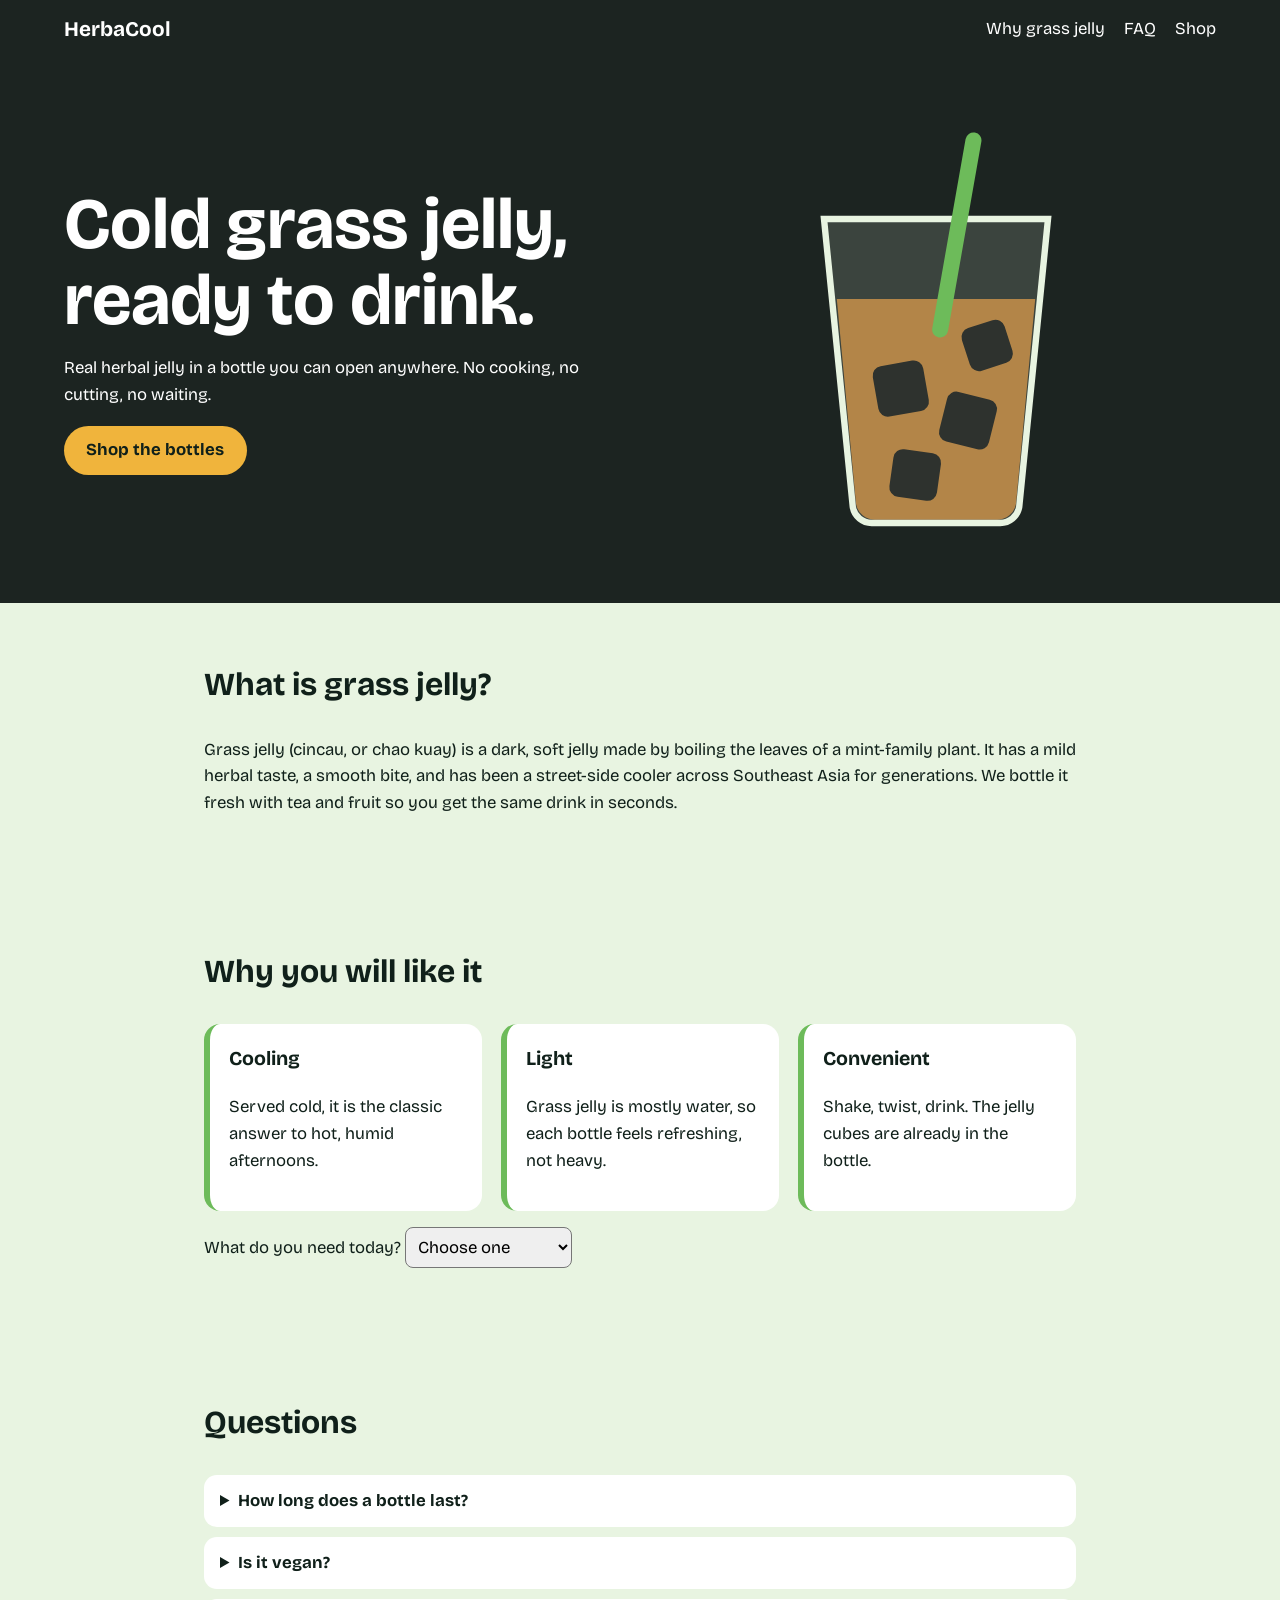
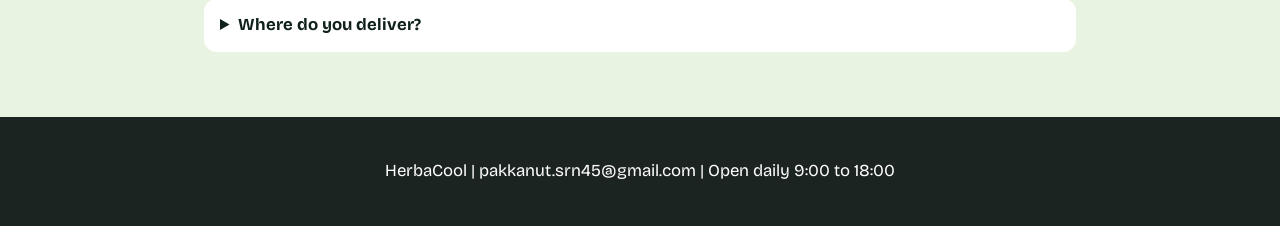
==== discovery_piscine/rush/index.html @ d7800b73 "new web" ====
<!DOCTYPE html>
<html lang="en">
<head>
<meta charset="UTF-8">
<meta name="viewport" content="width=device-width,initial-scale=1">
<title>HerbaCool</title>
<link href="https://fonts.googleapis.com/css2?family=Bricolage+Grotesque:wght@400;700&display=swap" rel="stylesheet">
<link rel="stylesheet" href="style.css">
</head>
<body>
<a class="skip" href="#about">Skip to content</a>
<nav aria-label="Main">
  <b>HerbaCool</b>
  <div><a href="#why">Why grass jelly</a><a href="#faq">FAQ</a><a href="shop.html">Shop</a></div>
</nav>
<header class="hero">
  <div>
    <h1>Cold grass jelly, ready to drink.</h1>
    <p>Real herbal jelly in a bottle you can open anywhere. No cooking, no cutting, no waiting.</p>
    <a class="btn" href="shop.html">Shop the bottles</a>
  </div>
  <img src="jelly.svg" alt="Cup of iced grass jelly drink with black jelly cubes and a green straw">
</header>
<main>
  <section id="about">
    <h2>What is grass jelly?</h2>
    <p>Grass jelly (cincau, or chao kuay) is a dark, soft jelly made by boiling the leaves of a mint-family plant. It has a mild herbal taste, a smooth bite, and has been a street-side cooler across Southeast Asia for generations. We bottle it fresh with tea and fruit so you get the same drink in seconds.</p>
  </section>
  <section id="why">
    <h2>Why you will like it</h2>
    <div class="grid">
      <div class="card"><h3>Cooling</h3><p>Served cold, it is the classic answer to hot, humid afternoons.</p></div>
      <div class="card"><h3>Light</h3><p>Grass jelly is mostly water, so each bottle feels refreshing, not heavy.</p></div>
      <div class="card"><h3>Convenient</h3><p>Shake, twist, drink. The jelly cubes are already in the bottle.</p></div>
    </div>
    <p><label for="mood">What do you need today? </label>
    <select id="mood"><option value="">Choose one</option><option value="hot">Beat the heat</option><option value="tired">Reset after work</option><option value="treat">A sweet treat</option></select></p>
    <p id="rec" aria-live="polite"></p>
  </section>
  <section id="faq">
    <h2>Questions</h2>
    <details><summary>How long does a bottle last?</summary><p>Keep it chilled and drink within 7 days of delivery.</p></details>
    <details><summary>Is it vegan?</summary><p>Classic and fruity bottles are vegan. Creamy bottles contain milk or coconut milk.</p></details>
    <details><summary>Where do you deliver?</summary><p>We deliver chilled across Bangkok and Samut Prakan.</p></details>
  </section>
</main>
<footer><p>HerbaCool | pakkanut.srn45@gmail.com | Open daily 9:00 to 18:00</p></footer>
<script src="script.js"></script>
</body>
</html>
---- discovery_piscine/rush/style.css ----
:root{--ink:#10201a;--jelly:#1c2421;--leaf:#6dbb5a;--mint:#e8f4e1;--honey:#f0b43c}
*{box-sizing:border-box}
html{scroll-behavior:smooth;scroll-padding-top:4rem}
body{margin:0;font:1.05rem/1.6 "Bricolage Grotesque",system-ui,sans-serif;color:var(--ink);background:var(--mint)}
nav{position:sticky;top:0;z-index:9;display:flex;justify-content:space-between;align-items:center;flex-wrap:wrap;padding:.8rem 5%;background:var(--jelly);color:#fff}
nav b{font-size:1.3rem}
nav a{color:#fff;text-decoration:none;margin-left:1.2rem;transition:color .2s}
nav a:hover{color:var(--honey)}
a:focus-visible,button:focus-visible,summary:focus-visible,select:focus-visible{outline:3px solid var(--honey);outline-offset:3px}
.skip{position:absolute;left:-999px}
.skip:focus{left:0;top:0;z-index:20;background:var(--honey);padding:.5rem 1rem}
.hero{display:grid;grid-template-columns:1fr 1fr;align-items:center;gap:2rem;padding:4rem 5%;background:var(--jelly);color:#fff}
.hero h1{font-size:clamp(2.4rem,6vw,4.5rem);line-height:1.05;margin:0 0 1rem}
.hero img{width:100%;max-width:320px;justify-self:center;animation:float 4s ease-in-out infinite}
@keyframes float{50%{transform:translateY(-14px) rotate(2deg)}}
.btn{display:inline-block;background:var(--honey);color:var(--ink);padding:.7rem 1.4rem;border:0;border-radius:2rem;font:inherit;font-weight:700;text-decoration:none;cursor:pointer;transition:transform .15s}
.btn:hover{transform:scale(1.06)}
section{padding:3.5rem 5%;max-width:1000px;margin:auto}
h2{font-size:2rem;margin-top:0}
.grid{display:grid;grid-template-columns:repeat(auto-fit,minmax(220px,1fr));gap:1.2rem}
.card{background:#fff;border-radius:1rem;padding:1.2rem;border-left:6px solid var(--leaf);animation:pop .3s}
@keyframes pop{from{opacity:0;transform:scale(.95)}}
.card h3{margin-top:0}
.filters{display:flex;flex-wrap:wrap;gap:.6rem;margin-bottom:1.5rem}
.filters button{padding:.5rem 1.1rem;border:2px solid var(--jelly);border-radius:2rem;background:none;font:inherit;cursor:pointer}
.filters button[aria-pressed=true]{background:var(--jelly);color:#fff}
select{font:inherit;padding:.5rem;border-radius:.5rem}
#rec{font-weight:700;color:#2f7a22}
details{background:#fff;border-radius:.8rem;padding:.8rem 1rem;margin-bottom:.6rem}
summary{cursor:pointer;font-weight:700}
#cart{position:fixed;bottom:1rem;right:1rem;display:flex;gap:1rem;align-items:center;background:var(--jelly);color:#fff;padding:.7rem 1rem;border-radius:2rem;box-shadow:0 4px 14px #0005}
footer{background:var(--jelly);color:#fff;text-align:center;padding:1.5rem}
@media(max-width:700px){.hero{grid-template-columns:1fr;text-align:center}nav a{margin:0 .6rem 0 0}#cart{left:1rem;justify-content:space-between}}
@media(prefers-reduced-motion:reduce){*{animation:none!important;transition:none!important;scroll-behavior:auto!important}}
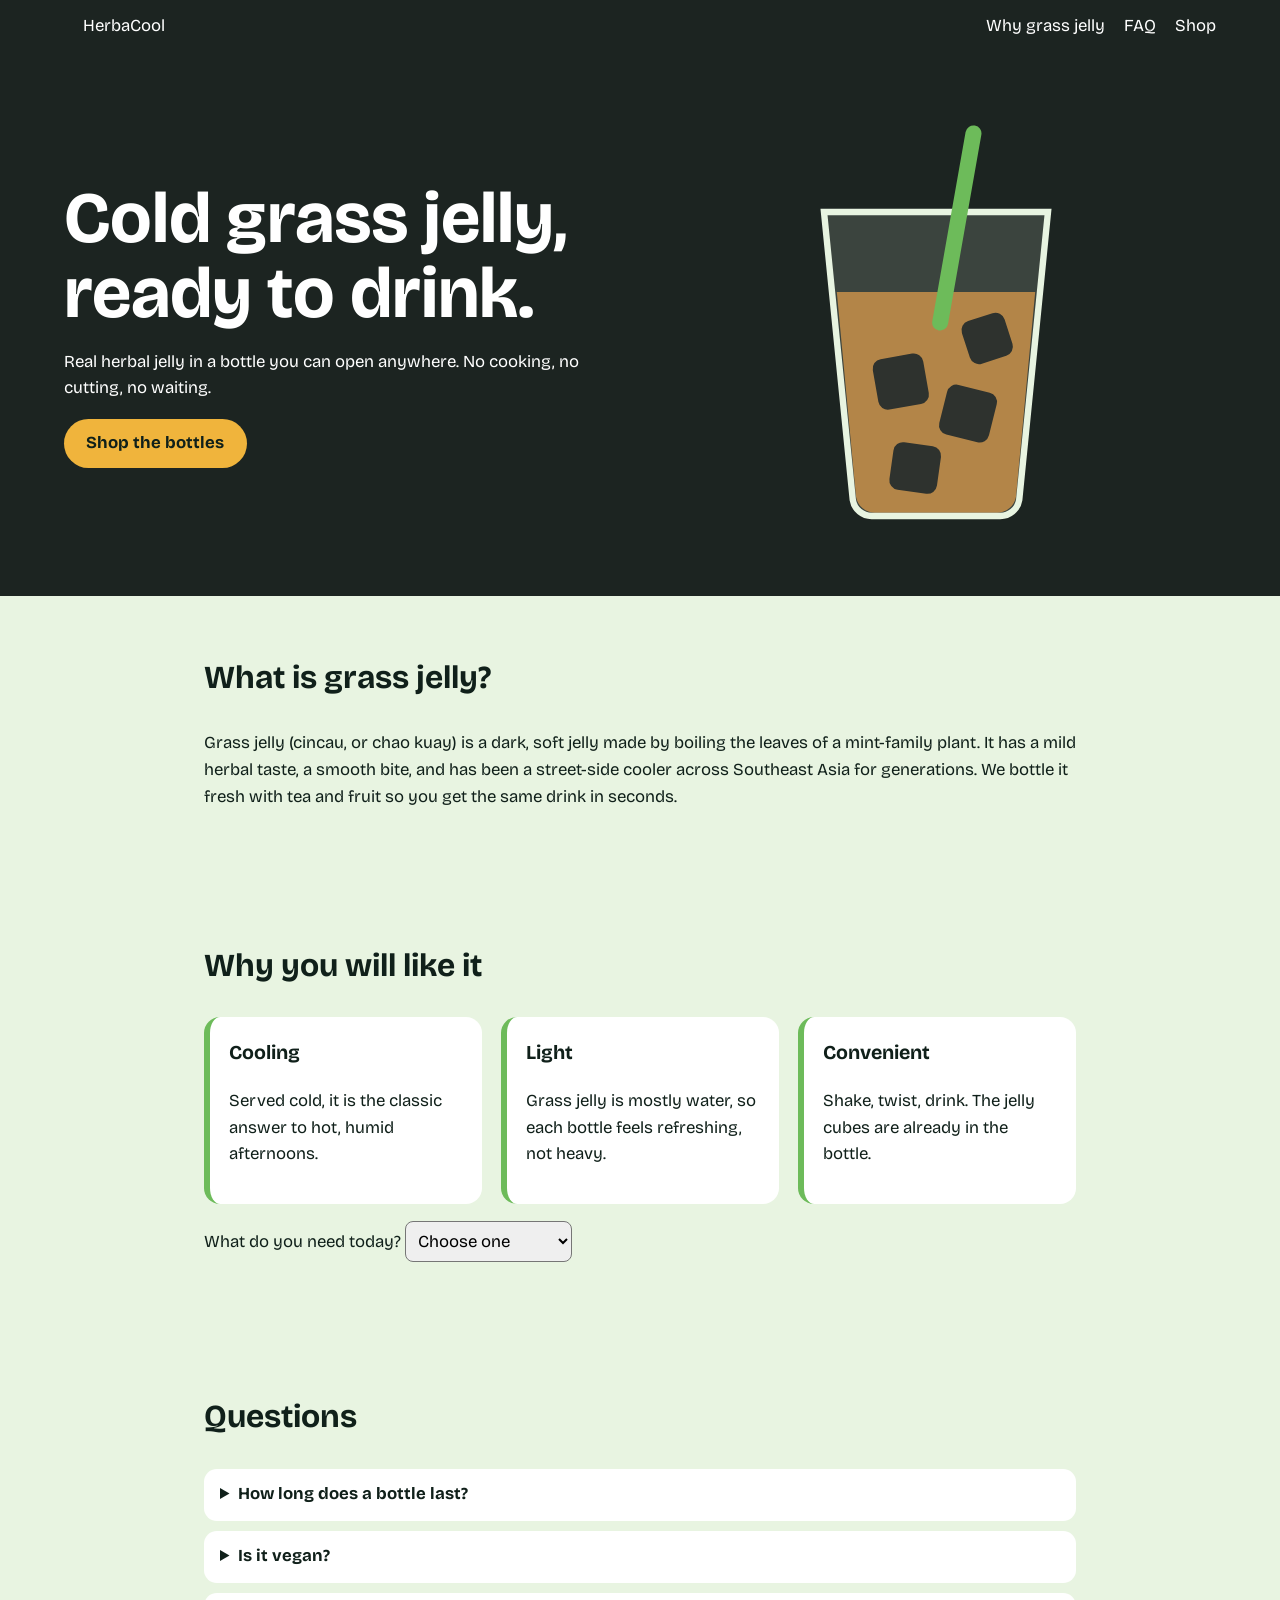
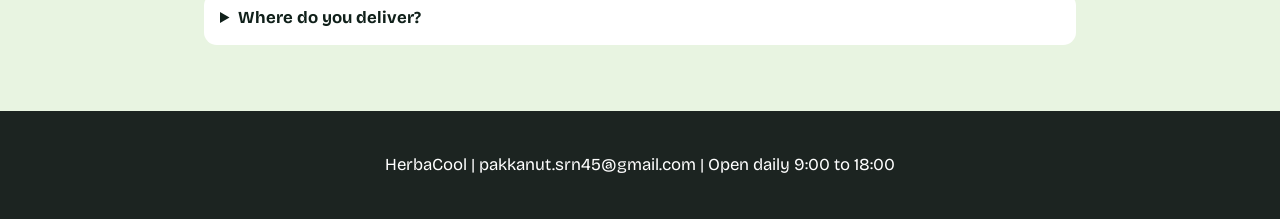
==== commit 535cba1a: "new web" ====
--- a/discovery_piscine/rush/index.html
+++ b/discovery_piscine/rush/index.html
@@ -10,7 +10,7 @@
 <body>
 <a class="skip" href="#about">Skip to content</a>
 <nav aria-label="Main">
-  <b>HerbaCool</b>
+  <a href="index.html" aria-label="HerbaCool Home">HerbaCool</a>
   <div><a href="#why">Why grass jelly</a><a href="#faq">FAQ</a><a href="shop.html">Shop</a></div>
 </nav>
 <header class="hero">
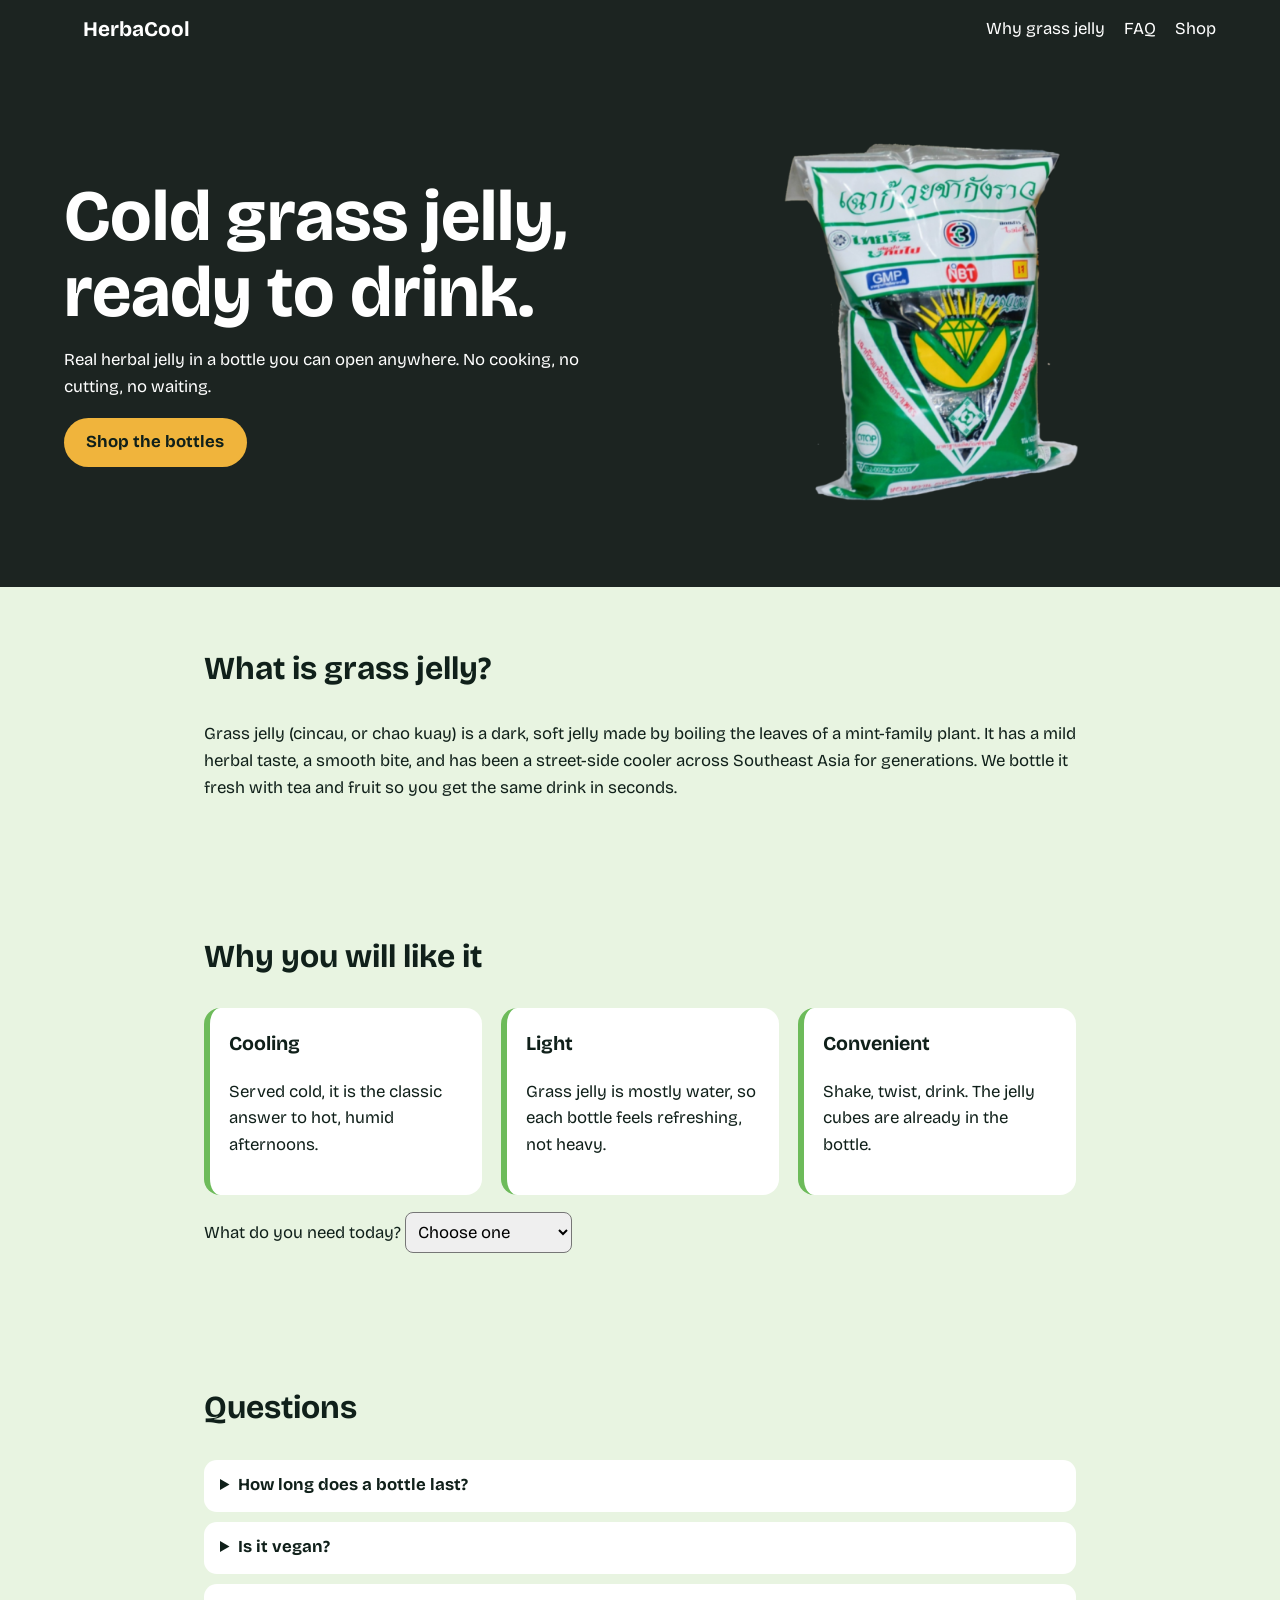
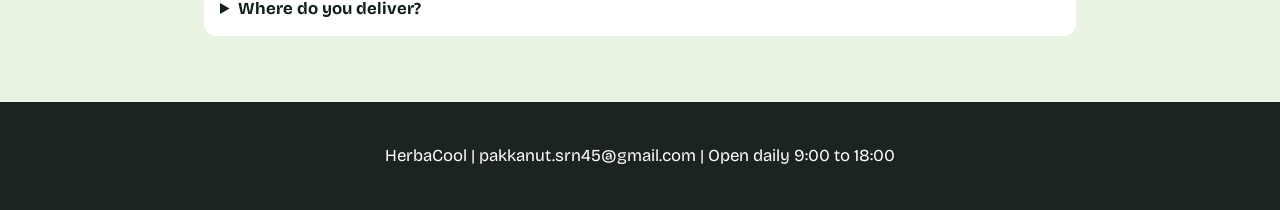
==== commit a1598c61: "final" ====
--- a/discovery_piscine/rush/index.html
+++ b/discovery_piscine/rush/index.html
@@ -10,16 +10,16 @@
 <body>
 <a class="skip" href="#about">Skip to content</a>
 <nav aria-label="Main">
-  <a href="index.html" aria-label="HerbaCool Home">HerbaCool</a>
+  <a href="index.html" aria-label="HerbaCool Home"><b>HerbaCool</b></a>
   <div><a href="#why">Why grass jelly</a><a href="#faq">FAQ</a><a href="shop.html">Shop</a></div>
 </nav>
 <header class="hero">
   <div>
-    <h1>Cold grass jelly, ready to drink.</h1>
+    <h1 class="shop-title">Cold grass jelly, ready to drink.</h1>
     <p>Real herbal jelly in a bottle you can open anywhere. No cooking, no cutting, no waiting.</p>
     <a class="btn" href="shop.html">Shop the bottles</a>
   </div>
-  <img src="jelly.svg" alt="Cup of iced grass jelly drink with black jelly cubes and a green straw">
+  <img src="jelly.png" alt="Cup of iced grass jelly drink with black jelly cubes and a green straw">
 </header>
 <main>
   <section id="about">
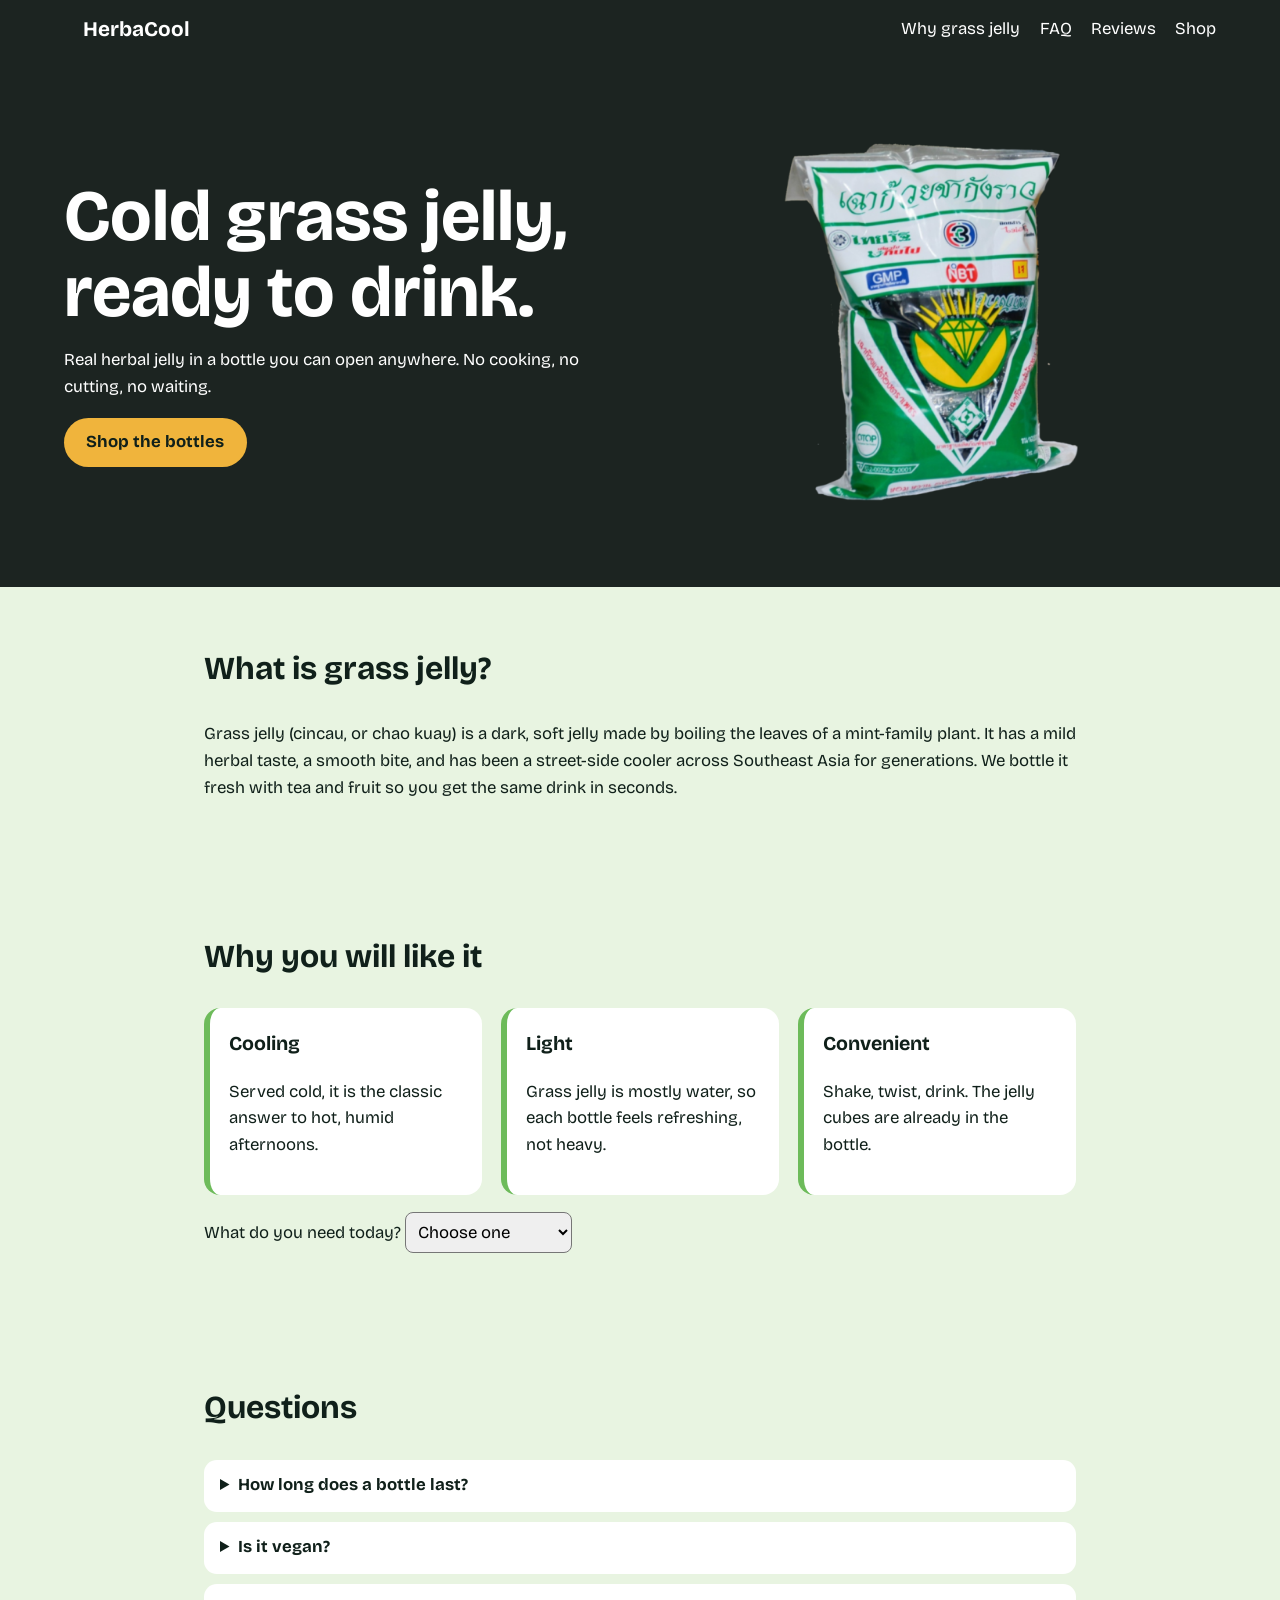
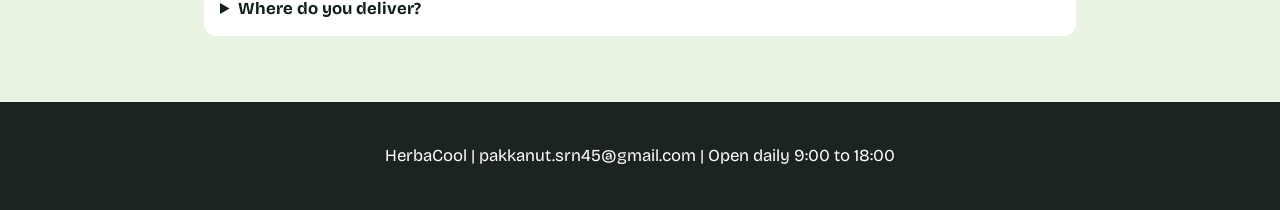
==== commit 17dfa77b: "final" ====
--- a/discovery_piscine/rush/index.html
+++ b/discovery_piscine/rush/index.html
@@ -11,7 +11,7 @@
 <a class="skip" href="#about">Skip to content</a>
 <nav aria-label="Main">
   <a href="index.html" aria-label="HerbaCool Home"><b>HerbaCool</b></a>
-  <div><a href="#why">Why grass jelly</a><a href="#faq">FAQ</a><a href="shop.html">Shop</a></div>
+  <div><a href="#why">Why grass jelly</a><a href="#faq">FAQ</a><a href="review.html">Reviews</a><a href="shop.html">Shop</a></div>
 </nav>
 <header class="hero">
   <div>
